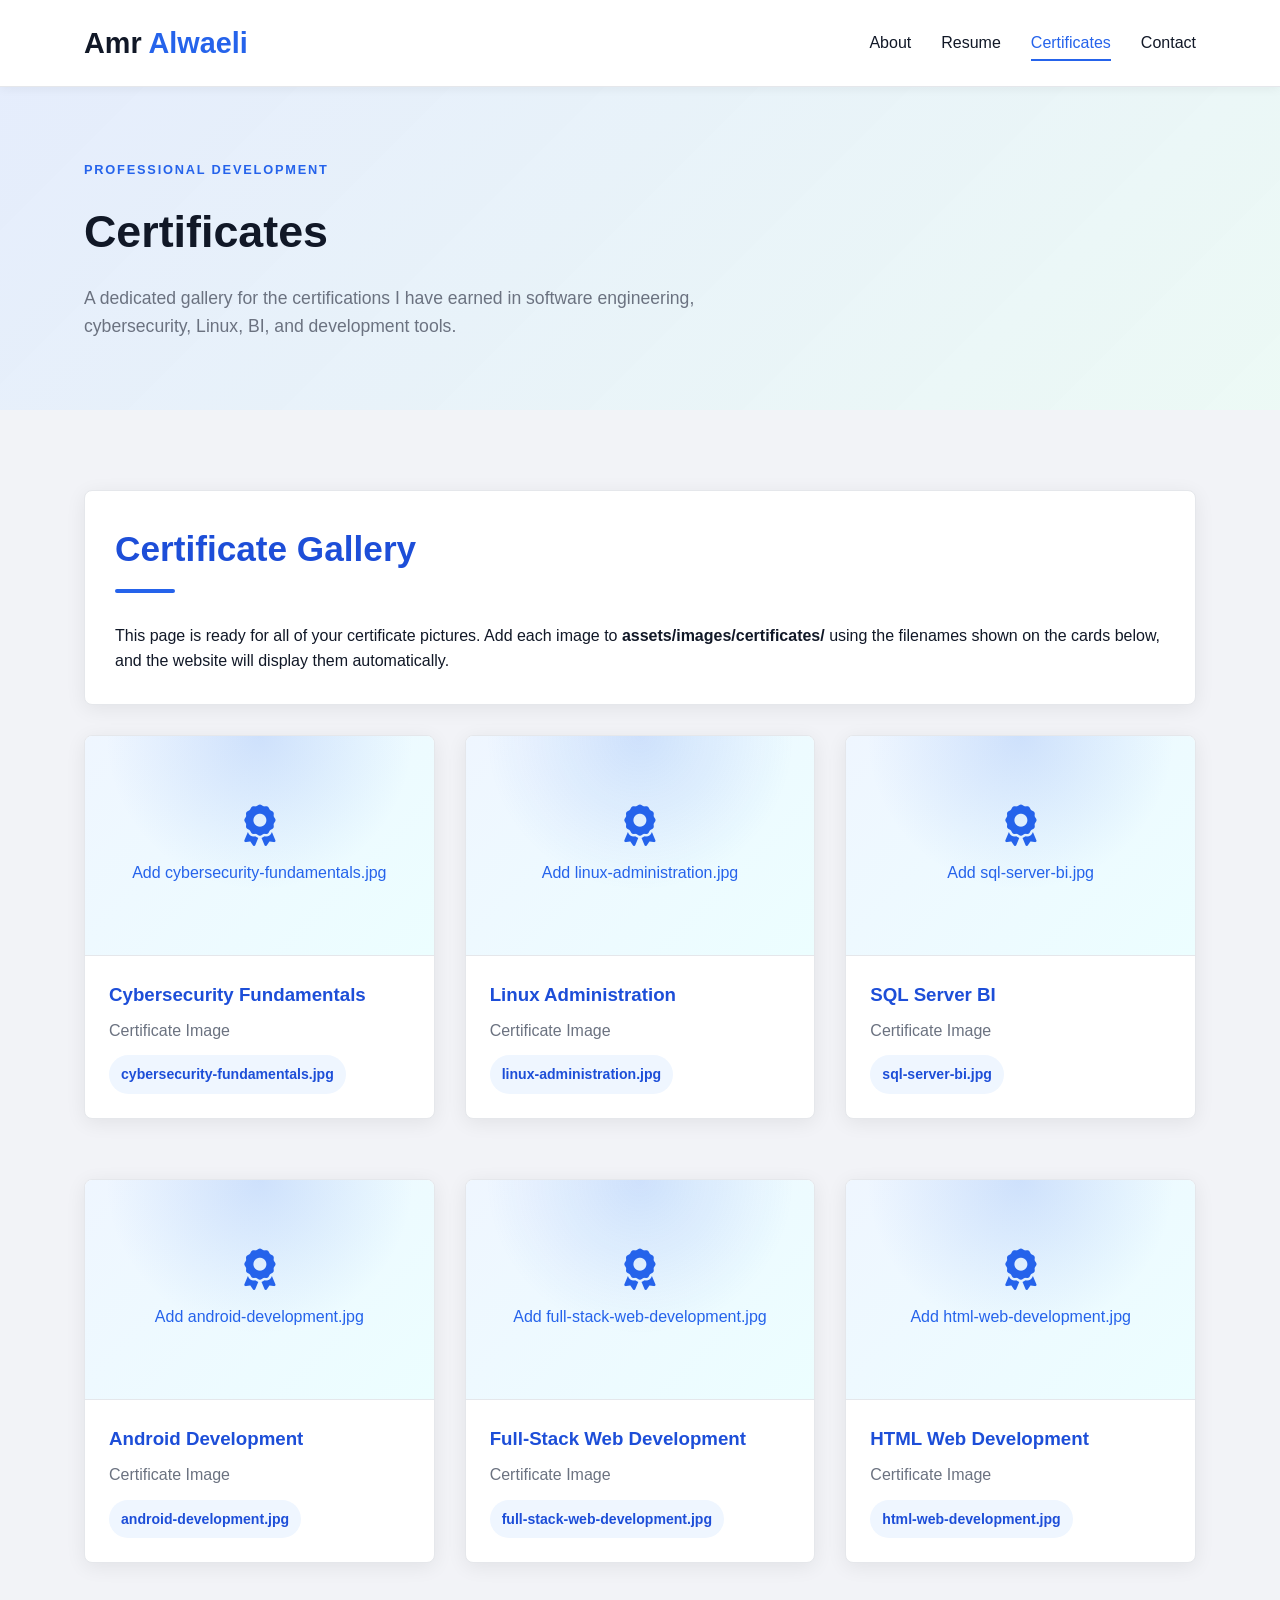
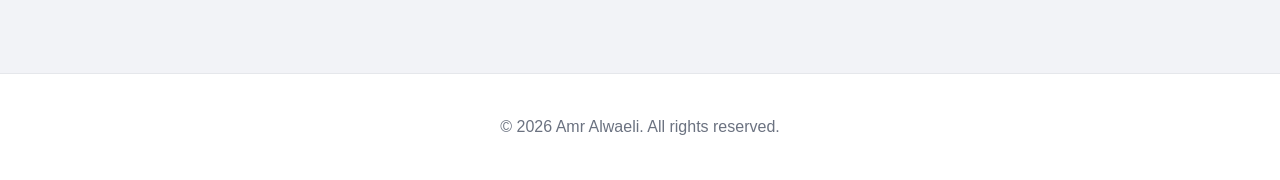
==== certificates.html @ 6ff0e886 "adding Cert page and fixing contact me email" ====
<!DOCTYPE html>
<html lang="en">
<head>
    <meta charset="UTF-8">
    <meta name="viewport" content="width=device-width, initial-scale=1.0">
    <title>Certificates | Amr Alwaeli</title>
    <link rel="stylesheet" href="https://cdnjs.cloudflare.com/ajax/libs/font-awesome/6.4.0/css/all.min.css">
    <link rel="stylesheet" href="styles.css">
</head>
<body>
    <header>
        <div class="container nav-container">
            <a href="index.html" class="logo">Amr<span> Alwaeli</span></a>

            <button class="mobile-menu-btn" aria-label="Open navigation menu">
                <i class="fas fa-bars"></i>
            </button>

            <ul class="nav-links">
                <li><a href="index.html#about">About</a></li>
                <li><a href="index.html#resume">Resume</a></li>
                <li><a href="certificates.html" class="active">Certificates</a></li>
                <li><a href="index.html#contact">Contact</a></li>
            </ul>
        </div>
    </header>

    <section class="page-hero certificates-hero">
        <div class="container">
            <p class="eyebrow">Professional Development</p>
            <h1>Certificates</h1>
            <p class="page-intro">A dedicated gallery for the certifications I have earned in software engineering, cybersecurity, Linux, BI, and development tools.</p>
        </div>
    </section>

    <section class="section">
        <div class="container">
            <div class="certificates-intro card">
                <h2>Certificate Gallery</h2>
                <p>This page is ready for all of your certificate pictures. Add each image to <strong>assets/images/certificates/</strong> using the filenames shown on the cards below, and the website will display them automatically.</p>
            </div>

            <div id="certificates-grid" class="certificates-grid"></div>
        </div>
    </section>

    <footer>
        <div class="container">
            <p>&copy; 2026 Amr Alwaeli. All rights reserved.</p>
        </div>
    </footer>

    <script src="script.js"></script>
</body>
</html>
---- styles.css ----
/* Base Styles - Professional Blue & Emerald Theme */
:root {
    /* Backgrounds from your table */
    --bg-main: #f2f3f7;   /* subtle soft gray-blue tone, cleaner than plain gray */
    --bg-card: #ffffff;   /* keep cards white for contrast */

    /* Text from your table */
    --text-primary: #111827;
    --text-secondary: #6B7280;

    /* Colors from your table */
    --color-headings: #1D4ED8;
    --color-accent: #2563EB;
    --color-accent-dark: #1D4ED8; /* Darker blue for hover */
    --color-cta: #10B981;
    --color-cta-dark: #059669; /* Darker emerald for hover */

    /* Borders from your table */
    --color-border: #E5E7EB;

    /* Standard variables */
    --transition: all 0.3s ease;
    --border-radius: 8px;
    --shadow: 0 4px 20px rgba(0, 0, 0, 0.07);
}

* {
    margin: 0;
    padding: 0;
    box-sizing: border-box;
}

body {
    font-family: 'Segoe UI', Tahoma, Geneva, Verdana, sans-serif;
    background-color: var(--bg-main);
    color: var(--text-primary);
    line-height: 1.6;
    overflow-x: hidden;
}

h1, h2, h3, h4, h5 {
    font-weight: 700;
    margin-bottom: 1rem;
    color: var(--color-headings);
}

.logo {
    font-weight: 700;
    color: var(--text-primary);
    text-decoration: none;
    font-size: 1.8rem;
}

h1 {
    font-size: 2.8rem;
    color: var(--text-primary); /* h1 is main title, should be primary text */
}

h2 {
    font-size: 2.2rem;
    position: relative;
    padding-bottom: 15px;
    margin-bottom: 30px; 
}

h2.text-center:after {
    left: 50%;
    transform: translateX(-50%);
}

h2:after {
    content: '';
    position: absolute;
    bottom: 0;
    left: 0;
    width: 60px;
    height: 4px;
    background: var(--color-accent);
    border-radius: 2px;
}

.container {
    width: 90%;
    max-width: 1200px;
    margin: 0 auto;
    padding: 0 20px;
}

/* Button Styling */
.btn {
    display: inline-block;
    background: var(--color-accent);
    color: white;
    padding: 12px 30px;
    border-radius: var(--border-radius);
    text-decoration: none;
    font-weight: 600;
    transition: var(--transition);
    border: none;
    cursor: pointer;
}

.btn:hover {
    background: var(--color-accent-dark);
    transform: translateY(-3px);
    box-shadow: var(--shadow);
}

.btn.btn-secondary {
    background: transparent;
    color: var(--color-accent);
    border: 1px solid var(--color-accent);
}

.btn.btn-secondary:hover {
    background: var(--color-accent);
    color: #fff;
}

/* CTA Button Alternate Style */
.btn.btn-cta {
    background: var(--color-cta);
}

.btn.btn-cta:hover {
    background: var(--color-cta-dark);
}


.section {
    padding: 80px 0;
}

.text-center {
    text-align: center;
}

.card {
    background: var(--bg-card);
    border-radius: var(--border-radius);
    padding: 30px;
    transition: var(--transition);
    box-shadow: var(--shadow);
    margin-bottom: 30px;
    border: 1px solid var(--color-border);
}

.card:hover {
    transform: translateY(-5px);
}

/* Header & Navigation */
header {
    position: fixed;
    top: 0;
    left: 0;
    width: 100%;
    z-index: 1000;
    padding: 20px 0;
    background: rgba(255, 255, 255, 0.98);
    box-shadow: 0 2px 10px rgba(0, 0, 0, 0.05);
    border-bottom: 1px solid var(--color-border);
}

.nav-container {
    display: flex;
    justify-content: space-between;
    align-items: center;
}

.logo span {
    color: var(--color-accent);
}

.nav-links {
    display: flex;
    list-style: none;
}

.nav-links li {
    margin-left: 30px;
}

.nav-links a {
    text-decoration: none;
    color: var(--text-primary);
    font-weight: 500;
    transition: var(--transition);
    position: relative;
    padding: 5px 0;
}

.nav-links a:after {
    content: '';
    position: absolute;
    bottom: -5px;
    left: 0;
    width: 0;
    height: 2px;
    background: var(--color-accent);
    transition: var(--transition);
}

.nav-links a:hover:after {
    width: 100%;
}

.nav-links a.active:after {
    width: 100%;
}

.nav-links a.active,
.nav-links a:hover {
    color: var(--color-accent);
}

.mobile-menu-btn {
    display: none;
    background: none;
    border: none;
    font-size: 1.5rem;
    color: var(--text-primary);
    cursor: pointer;
}

/* Hero Section */
.hero {
    padding: 160px 0 80px;
    text-align: center;
    background-color: var(--bg-card); 
}

.hero-actions {
    display: flex;
    justify-content: center;
    gap: 16px;
    flex-wrap: wrap;
}

.hero p {
    font-size: 1.3rem;
    max-width: 700px;
    margin: 0 auto 2rem;
    color: var(--text-secondary);
}

/* About Section */
.about-content {
    display: grid;
    grid-template-columns: 1fr 1fr;
    gap: 40px;
    align-items: center;
}

.about-img {
    position: relative;
    border-radius: var(--border-radius);
    overflow: hidden;
    box-shadow: var(--shadow);
}

.about-img img {
    width: 100%;
    height: auto;
    display: block;
}

/* Services & Testimonials Section */
.services-section, .testimonials-section {
    padding: 80px 0;
}

.services {
    display: grid;
    grid-template-columns: repeat(auto-fill, minmax(300px, 1fr));
    gap: 30px;
}

.service-card {
    padding: 25px;
    text-align: center;
}

.service-icon {
    font-size: 2.5rem;
    color: var(--color-accent);
    margin-bottom: 20px;
}

.testimonials {
    display: grid;
    grid-template-columns: repeat(auto-fill, minmax(350px, 1fr));
    gap: 30px;
}

.testimonial-card:before {
    content: '"';
    position: absolute;
    top: 20px;
    left: 20px;
    font-size: 5rem;
    color: var(--color-accent);
    opacity: 0.1;
    font-family: Georgia, serif;
}

.client-info {
    display: flex;
    align-items: center;
    margin-top: 20px;
}

.client-avatar {
    width: 50px;
    height: 50px;
    border-radius: 50%;
    margin-right: 15px;
    object-fit: contain;
    background-color: var(--bg-main);
}

/* Resume Section */
.resume-section {
    background: var(--bg-main);
}

.resume-grid {
    display: grid;
    grid-template-columns: 1fr 1fr;
    gap: 40px;
}

.timeline {
    position: relative;
    padding-left: 30px;
}

.timeline:before, .timeline-item:before {
    background: var(--color-accent);
}

.timeline:before {
    content: '';
    position: absolute;
    left: 0;
    top: 0;
    height: 100%;
    width: 2px;
}

.timeline-item {
    position: relative;
    margin-bottom: 30px;
    padding-left: 20px;
}

.timeline-item:before {
    content: '';
    position: absolute;
    left: -9px;
    top: 5px;
    width: 16px;
    height: 16px;
    border-radius: 50%;
}

.timeline-date {
    color: var(--text-secondary);
    font-weight: 600;
    margin-bottom: 5px;
}

.knowledge-list, .languages-list {
    display: grid;
    grid-template-columns: 1fr 1fr;
    gap: 10px;
    margin-top: 20px;
}

.knowledge-item i, .language-item i {
    color: var(--color-accent);
    margin-right: 10px;
    width: 20px;
}

/* Contact Section */
.contact-container {
    display: grid;
    grid-template-columns: 1fr 1fr;
    gap: 50px;
}

.contact-detail i {
    font-size: 1.5rem;
    color: var(--color-accent);
    margin-right: 15px;
    min-width: 30px;
}

.social-links {
    display: flex;
    gap: 15px;
    margin-top: 30px;
}

.social-links a {
    display: flex;
    align-items: center;
    justify-content: center;
    width: 40px;
    height: 40px;
    border-radius: 50%;
    background: #F3F4F6; /* Slightly different gray for contrast */
    color: var(--text-secondary);
    transition: var(--transition);
}

.social-links a:hover {
    background: var(--color-accent);
    color: #fff;
    transform: translateY(-3px);
}

.contact-form .form-group {
    margin-bottom: 20px;
}

.contact-form input,
.contact-form textarea {
    width: 100%;
    padding: 14px 15px;
    border: 1px solid var(--color-border);
    border-radius: var(--border-radius);
    background: var(--bg-main);
    color: var(--text-primary);
    font-family: inherit;
    font-size: 1rem;
    transition: var(--transition);
}

.contact-form input:focus,
.contact-form textarea:focus {
    border-color: var(--color-accent);
    outline: none;
    box-shadow: 0 0 0 3px rgba(37, 99, 235, 0.2);
}

textarea {
    min-height: 150px;
    resize: vertical;
}

.form-status {
    min-height: 24px;
    margin-top: 14px;
    color: var(--text-secondary);
    font-weight: 600;
}

.form-status.success {
    color: var(--color-cta-dark);
}

.form-status.error {
    color: #b91c1c;
}

.page-hero {
    padding: 160px 0 70px;
    background:
        linear-gradient(135deg, rgba(37, 99, 235, 0.12), rgba(16, 185, 129, 0.08)),
        var(--bg-card);
}

.eyebrow {
    text-transform: uppercase;
    letter-spacing: 0.14em;
    font-size: 0.8rem;
    font-weight: 700;
    color: var(--color-accent);
    margin-bottom: 16px;
}

.page-intro {
    max-width: 700px;
    color: var(--text-secondary);
    font-size: 1.1rem;
}

.certificates-intro {
    margin-bottom: 10px;
}

.certificates-grid {
    display: grid;
    grid-template-columns: repeat(auto-fit, minmax(280px, 1fr));
    gap: 30px;
    margin-top: 30px;
}

.certificate-card {
    overflow: hidden;
    padding: 0;
}

.certificate-media {
    height: 220px;
    display: flex;
    align-items: center;
    justify-content: center;
    background:
        radial-gradient(circle at top, rgba(37, 99, 235, 0.16), transparent 55%),
        linear-gradient(135deg, #eff6ff, #ecfeff);
    border-bottom: 1px solid var(--color-border);
}

.certificate-media img {
    width: 100%;
    height: 100%;
    object-fit: cover;
    display: block;
}

.certificate-placeholder {
    padding: 30px;
    text-align: center;
    color: var(--color-accent);
}

.certificate-placeholder i {
    font-size: 2.6rem;
    margin-bottom: 14px;
}

.certificate-body {
    padding: 24px;
}

.certificate-body h3 {
    margin-bottom: 8px;
}

.certificate-meta {
    color: var(--text-secondary);
    margin-bottom: 12px;
}

.certificate-file {
    display: inline-block;
    padding: 8px 12px;
    border-radius: 999px;
    background: #eff6ff;
    color: var(--color-accent-dark);
    font-size: 0.88rem;
    font-weight: 600;
}

/* Footer */
footer {
    background: var(--bg-card);
    padding: 40px 0;
    text-align: center;
    border-top: 1px solid var(--color-border);
    color: var(--text-secondary);
}

/* Responsive Design */
@media (max-width: 992px) {
    .resume-grid, 
    .contact-container,
    .about-content {
        grid-template-columns: 1fr;
    }
}

@media (max-width: 768px) {
    .nav-links {
        position: fixed;
        top: 80px; 
        left: 0;
        background: var(--bg-card);
        width: 100%;
        flex-direction: column;
        align-items: center;
        padding: 20px 0;
        transform: translateY(-150%);
        transition: var(--transition);
        border-top: 1px solid var(--color-border);
    }
    
    .nav-links.active {
        transform: translateY(0);
    }
    
    .nav-links li {
        margin: 15px 0;
        margin-left: 0;
    }
    
    .mobile-menu-btn {
        display: block;
    }
    
    h1 {
        font-size: 2.3rem;
    }
    
    h2 {
        font-size: 1.8rem;
    }

    .page-hero {
        padding-top: 140px;
    }
}

@media (max-width: 576px) {
    .section,
    .services-section, 
    .testimonials-section {
        padding: 60px 0;
    }
    
    .services, 
    .testimonials,
    .knowledge-list,
    .languages-list {
        grid-template-columns: 1fr;
    }
}
/* --- Testimonial Client Info Fix --- */

/* Change the flex alignment to align items to the top */
.client-info {
    align-items: flex-start; 
}

/* Style the <div> that wraps the text for better spacing */
.client-info > div {
    padding-top: 5px; /* Add a little space to align text nicely with the avatar's center */
}

/* Style the title (h4) */
.client-info h4 {
    color: var(--color-accent); /* Use bright blue for the title */
    margin: 0 0 2px 0;      /* Remove default margins, add a tiny space below */
    font-size: 0.95rem;     /* Slightly reduce font size */
    line-height: 1.2;
}

/* Style the company name (p) */
.client-info p {
    margin: 0;
    color: var(--text-secondary); /* Use secondary text color for the company */
    font-size: 0.9rem;
    line-height: 1.2;
}
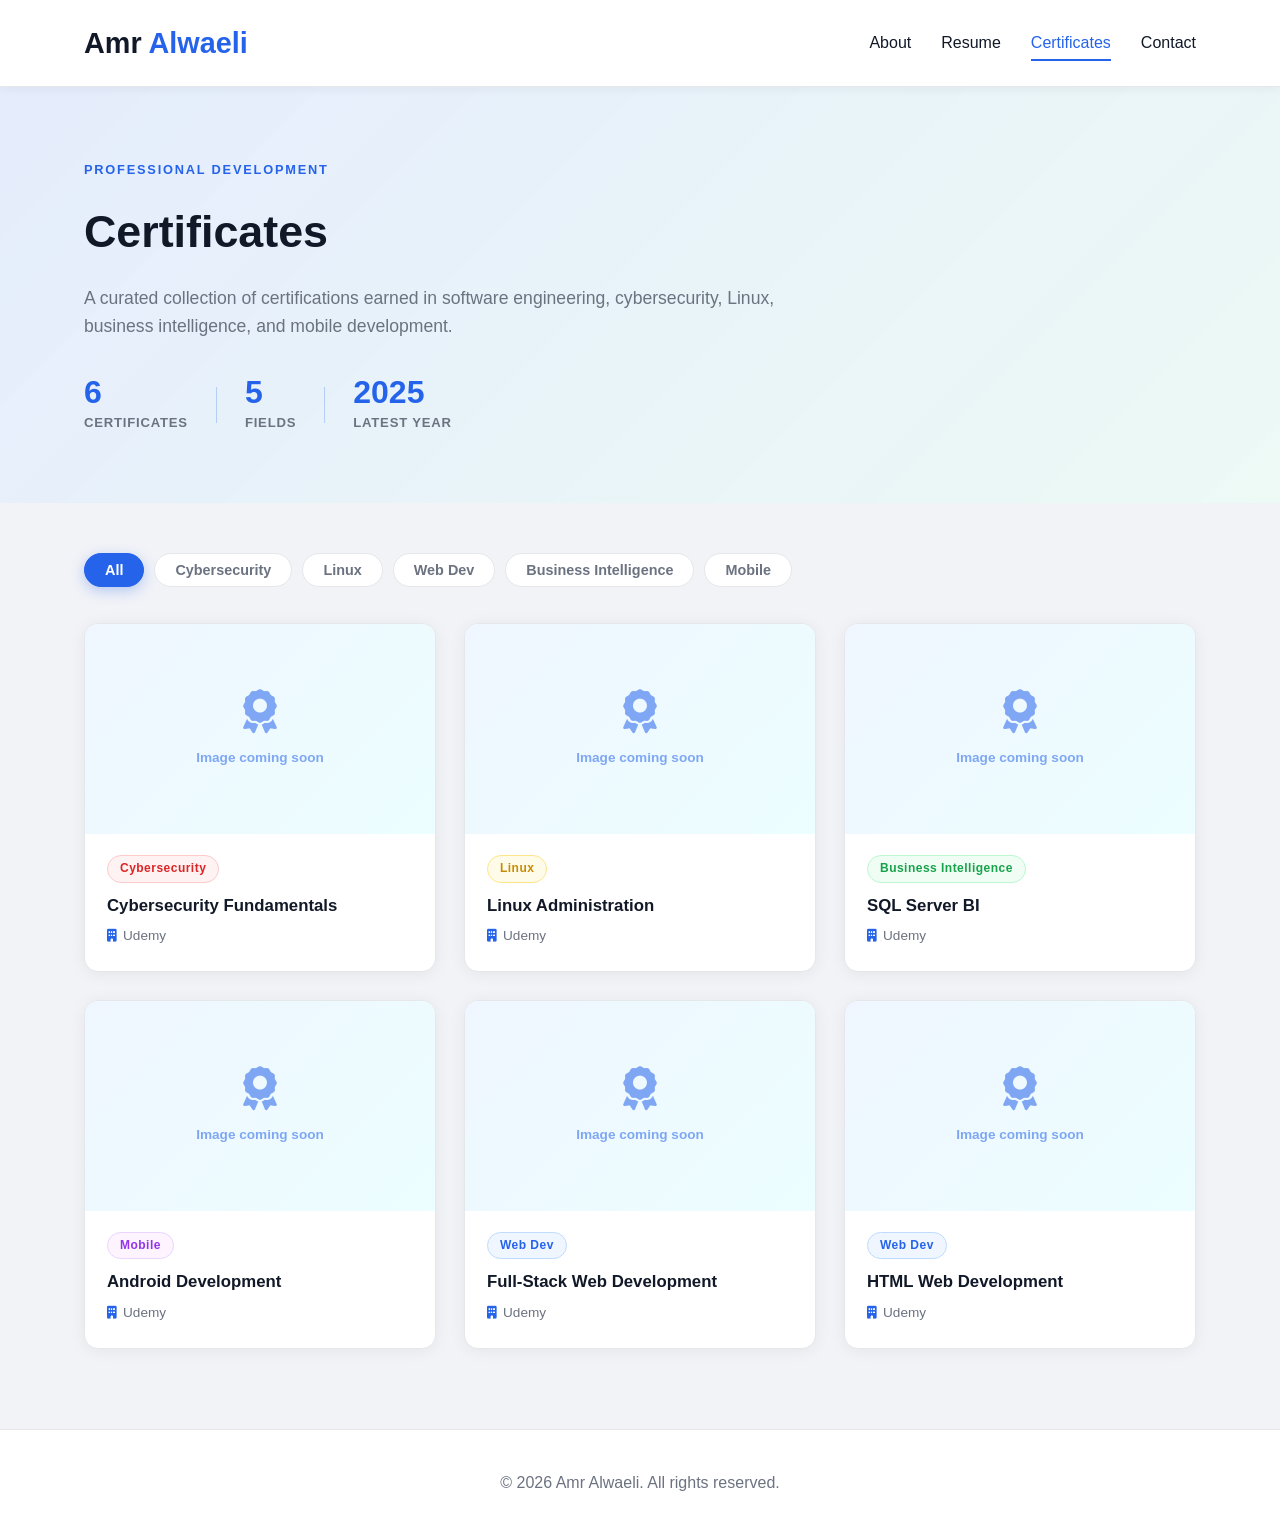
==== commit aee0bba3: "updating the design and the email futures" ====
--- a/certificates.html
+++ b/certificates.html
@@ -5,17 +5,18 @@
     <meta name="viewport" content="width=device-width, initial-scale=1.0">
     <title>Certificates | Amr Alwaeli</title>
     <link rel="stylesheet" href="https://cdnjs.cloudflare.com/ajax/libs/font-awesome/6.4.0/css/all.min.css">
+    <link href="https://fonts.googleapis.com/css2?family=Inter:wght@400;600;700&display=swap" rel="stylesheet">
     <link rel="stylesheet" href="styles.css">
 </head>
 <body>
+
+    <!-- Header -->
     <header>
         <div class="container nav-container">
             <a href="index.html" class="logo">Amr<span> Alwaeli</span></a>
-
             <button class="mobile-menu-btn" aria-label="Open navigation menu">
                 <i class="fas fa-bars"></i>
             </button>
-
             <ul class="nav-links">
                 <li><a href="index.html#about">About</a></li>
                 <li><a href="index.html#resume">Resume</a></li>
@@ -25,25 +26,55 @@
         </div>
     </header>
 
+    <!-- Hero -->
     <section class="page-hero certificates-hero">
         <div class="container">
             <p class="eyebrow">Professional Development</p>
             <h1>Certificates</h1>
-            <p class="page-intro">A dedicated gallery for the certifications I have earned in software engineering, cybersecurity, Linux, BI, and development tools.</p>
+            <p class="page-intro">A curated collection of certifications earned in software engineering, cybersecurity, Linux, business intelligence, and mobile development.</p>
+            <div class="cert-stats">
+                <div class="cert-stat"><span class="cert-stat-num" id="total-count">6</span><span class="cert-stat-label">Certificates</span></div>
+                <div class="cert-stat-divider"></div>
+                <div class="cert-stat"><span class="cert-stat-num">5</span><span class="cert-stat-label">Fields</span></div>
+                <div class="cert-stat-divider"></div>
+                <div class="cert-stat"><span class="cert-stat-num">2025</span><span class="cert-stat-label">Latest Year</span></div>
+            </div>
         </div>
     </section>
 
-    <section class="section">
+    <!-- Certificates Section -->
+    <section class="section cert-section">
         <div class="container">
-            <div class="certificates-intro card">
-                <h2>Certificate Gallery</h2>
-                <p>This page is ready for all of your certificate pictures. Add each image to <strong>assets/images/certificates/</strong> using the filenames shown on the cards below, and the website will display them automatically.</p>
+            <!-- Filter Bar -->
+            <div class="cert-filter-bar">
+                <button class="cert-filter-btn active" data-filter="all">All</button>
+                <button class="cert-filter-btn" data-filter="cybersecurity">Cybersecurity</button>
+                <button class="cert-filter-btn" data-filter="linux">Linux</button>
+                <button class="cert-filter-btn" data-filter="development">Web Dev</button>
+                <button class="cert-filter-btn" data-filter="bi">Business Intelligence</button>
+                <button class="cert-filter-btn" data-filter="mobile">Mobile</button>
             </div>
-
+            <!-- Grid -->
             <div id="certificates-grid" class="certificates-grid"></div>
         </div>
     </section>
 
+    <!-- Lightbox -->
+    <div id="cert-lightbox" class="cert-lightbox" role="dialog" aria-modal="true" aria-label="Certificate viewer">
+        <button class="cert-lightbox-close" id="lightbox-close" aria-label="Close"><i class="fas fa-times"></i></button>
+        <button class="cert-lightbox-nav cert-lightbox-prev" id="lightbox-prev" aria-label="Previous"><i class="fas fa-chevron-left"></i></button>
+        <div class="cert-lightbox-inner">
+            <img id="lightbox-img" src="" alt="">
+            <div class="cert-lightbox-caption">
+                <span class="cert-lightbox-badge" id="lightbox-badge"></span>
+                <h3 id="lightbox-title"></h3>
+            </div>
+        </div>
+        <button class="cert-lightbox-nav cert-lightbox-next" id="lightbox-next" aria-label="Next"><i class="fas fa-chevron-right"></i></button>
+    </div>
+    <div id="lightbox-backdrop" class="cert-lightbox-backdrop"></div>
+
+    <!-- Footer -->
     <footer>
         <div class="container">
             <p>&copy; 2026 Amr Alwaeli. All rights reserved.</p>
--- a/styles.css
+++ b/styles.css
@@ -655,3 +655,439 @@
     font-size: 0.9rem;
     line-height: 1.2;
 }
+
+/* =========================================================
+   CERTIFICATE HERO STATS
+   ========================================================= */
+.cert-stats {
+    display: flex;
+    align-items: center;
+    gap: 28px;
+    margin-top: 36px;
+    flex-wrap: wrap;
+}
+
+.cert-stat {
+    display: flex;
+    flex-direction: column;
+    align-items: flex-start;
+}
+
+.cert-stat-num {
+    font-size: 2rem;
+    font-weight: 700;
+    color: var(--color-accent);
+    line-height: 1;
+}
+
+.cert-stat-label {
+    font-size: 0.82rem;
+    color: var(--text-secondary);
+    font-weight: 600;
+    text-transform: uppercase;
+    letter-spacing: 0.06em;
+    margin-top: 4px;
+}
+
+.cert-stat-divider {
+    width: 1px;
+    height: 36px;
+    background: rgba(37, 99, 235, 0.25);
+}
+
+/* =========================================================
+   FILTER BAR
+   ========================================================= */
+.cert-filter-bar {
+    display: flex;
+    flex-wrap: wrap;
+    gap: 10px;
+    margin-bottom: 36px;
+}
+
+.cert-filter-btn {
+    padding: 8px 20px;
+    border-radius: 999px;
+    border: 1.5px solid var(--color-border);
+    background: var(--bg-card);
+    color: var(--text-secondary);
+    font-size: 0.9rem;
+    font-weight: 600;
+    cursor: pointer;
+    transition: var(--transition);
+    font-family: inherit;
+}
+
+.cert-filter-btn:hover {
+    border-color: var(--color-accent);
+    color: var(--color-accent);
+}
+
+.cert-filter-btn.active {
+    background: var(--color-accent);
+    border-color: var(--color-accent);
+    color: #fff;
+    box-shadow: 0 4px 14px rgba(37, 99, 235, 0.3);
+}
+
+/* =========================================================
+   CERT SECTION SPACING
+   ========================================================= */
+.cert-section {
+    padding-top: 50px;
+}
+
+/* Override old certificates-grid */
+.certificates-grid {
+    grid-template-columns: repeat(auto-fill, minmax(300px, 1fr));
+    gap: 28px;
+    margin-top: 0;
+}
+
+/* =========================================================
+   CERTIFICATE CARD  (replaces old .certificate-card)
+   ========================================================= */
+.cert-card {
+    background: var(--bg-card);
+    border-radius: 14px;
+    overflow: hidden;
+    box-shadow: 0 2px 16px rgba(0,0,0,0.06);
+    border: 1px solid var(--color-border);
+    transition: transform 0.3s ease, box-shadow 0.3s ease;
+    cursor: pointer;
+}
+
+.cert-card:hover {
+    transform: translateY(-6px);
+    box-shadow: 0 12px 40px rgba(37, 99, 235, 0.14);
+}
+
+.cert-card-media {
+    position: relative;
+    height: 210px;
+    overflow: hidden;
+    background: linear-gradient(135deg, #eff6ff 0%, #ecfeff 100%);
+}
+
+.cert-card-media img {
+    width: 100%;
+    height: 100%;
+    object-fit: cover;
+    display: block;
+    transition: transform 0.4s ease;
+}
+
+.cert-card:hover .cert-card-media img {
+    transform: scale(1.04);
+}
+
+.cert-card-overlay {
+    position: absolute;
+    inset: 0;
+    background: rgba(17, 24, 39, 0.55);
+    display: flex;
+    align-items: center;
+    justify-content: center;
+    opacity: 0;
+    transition: opacity 0.3s ease;
+    backdrop-filter: blur(2px);
+}
+
+.cert-card:hover .cert-card-overlay {
+    opacity: 1;
+}
+
+.cert-view-btn {
+    display: flex;
+    align-items: center;
+    gap: 8px;
+    padding: 10px 22px;
+    border-radius: 999px;
+    background: #fff;
+    color: var(--color-accent);
+    font-weight: 700;
+    font-size: 0.9rem;
+    border: none;
+    cursor: pointer;
+    transition: var(--transition);
+    font-family: inherit;
+}
+
+.cert-view-btn:hover {
+    background: var(--color-accent);
+    color: #fff;
+}
+
+.cert-empty {
+    display: flex;
+    flex-direction: column;
+    align-items: center;
+    justify-content: center;
+    height: 210px;
+    color: var(--color-accent);
+    opacity: 0.55;
+}
+
+.cert-empty i {
+    font-size: 2.8rem;
+    margin-bottom: 12px;
+}
+
+.cert-empty p {
+    font-size: 0.85rem;
+    font-weight: 600;
+}
+
+.cert-card-body {
+    padding: 20px 22px 24px;
+}
+
+.cert-badge {
+    display: inline-block;
+    padding: 3px 12px;
+    border-radius: 999px;
+    border: 1.5px solid;
+    font-size: 0.75rem;
+    font-weight: 700;
+    letter-spacing: 0.04em;
+    margin-bottom: 10px;
+}
+
+.cert-title {
+    font-size: 1.05rem;
+    font-weight: 700;
+    color: var(--text-primary);
+    margin-bottom: 6px;
+}
+
+.cert-issuer {
+    font-size: 0.85rem;
+    color: var(--text-secondary);
+    display: flex;
+    align-items: center;
+    gap: 6px;
+}
+
+.cert-issuer i {
+    color: var(--color-accent);
+    font-size: 0.8rem;
+}
+
+/* =========================================================
+   LIGHTBOX
+   ========================================================= */
+.cert-lightbox-backdrop {
+    position: fixed;
+    inset: 0;
+    background: rgba(0, 0, 0, 0.88);
+    z-index: 2000;
+    opacity: 0;
+    pointer-events: none;
+    transition: opacity 0.3s ease;
+    backdrop-filter: blur(6px);
+}
+
+.cert-lightbox-backdrop.active {
+    opacity: 1;
+    pointer-events: all;
+}
+
+.cert-lightbox {
+    position: fixed;
+    inset: 0;
+    z-index: 2001;
+    display: flex;
+    align-items: center;
+    justify-content: center;
+    opacity: 0;
+    pointer-events: none;
+    transition: opacity 0.3s ease;
+    padding: 20px;
+}
+
+.cert-lightbox.active {
+    opacity: 1;
+    pointer-events: all;
+}
+
+.cert-lightbox-inner {
+    max-width: 860px;
+    width: 100%;
+    background: var(--bg-card);
+    border-radius: 16px;
+    overflow: hidden;
+    box-shadow: 0 30px 80px rgba(0, 0, 0, 0.4);
+    transform: scale(0.96);
+    transition: transform 0.3s ease;
+}
+
+.cert-lightbox.active .cert-lightbox-inner {
+    transform: scale(1);
+}
+
+.cert-lightbox-inner img {
+    width: 100%;
+    max-height: 520px;
+    object-fit: contain;
+    background: #f1f5f9;
+    display: block;
+}
+
+.cert-lightbox-caption {
+    padding: 18px 24px;
+    display: flex;
+    align-items: center;
+    gap: 14px;
+}
+
+.cert-lightbox-badge {
+    padding: 3px 12px;
+    border-radius: 999px;
+    border: 1.5px solid;
+    font-size: 0.75rem;
+    font-weight: 700;
+    white-space: nowrap;
+}
+
+#lightbox-title {
+    font-size: 1.1rem;
+    font-weight: 700;
+    color: var(--text-primary);
+    margin: 0;
+}
+
+.cert-lightbox-close {
+    position: fixed;
+    top: 20px;
+    right: 24px;
+    z-index: 2002;
+    width: 44px;
+    height: 44px;
+    border-radius: 50%;
+    background: rgba(255, 255, 255, 0.12);
+    border: 1.5px solid rgba(255,255,255,0.25);
+    color: #fff;
+    font-size: 1.1rem;
+    cursor: pointer;
+    transition: var(--transition);
+    display: flex;
+    align-items: center;
+    justify-content: center;
+}
+
+.cert-lightbox-close:hover {
+    background: rgba(255,255,255,0.25);
+}
+
+.cert-lightbox-nav {
+    position: fixed;
+    top: 50%;
+    transform: translateY(-50%);
+    z-index: 2002;
+    width: 48px;
+    height: 48px;
+    border-radius: 50%;
+    background: rgba(255,255,255,0.12);
+    border: 1.5px solid rgba(255,255,255,0.25);
+    color: #fff;
+    font-size: 1.1rem;
+    cursor: pointer;
+    transition: var(--transition);
+    display: flex;
+    align-items: center;
+    justify-content: center;
+}
+
+.cert-lightbox-prev { left: 16px; }
+.cert-lightbox-next { right: 16px; }
+
+.cert-lightbox-nav:hover {
+    background: var(--color-accent);
+    border-color: var(--color-accent);
+}
+
+/* =========================================================
+   TOAST NOTIFICATION
+   ========================================================= */
+#toast-notification {
+    position: fixed;
+    bottom: 32px;
+    right: 32px;
+    z-index: 9999;
+    display: flex;
+    align-items: center;
+    gap: 12px;
+    padding: 16px 22px;
+    border-radius: 12px;
+    font-weight: 600;
+    font-size: 0.95rem;
+    box-shadow: 0 10px 40px rgba(0,0,0,0.18);
+    opacity: 0;
+    transform: translateY(16px);
+    pointer-events: none;
+    transition: opacity 0.35s ease, transform 0.35s ease;
+    max-width: 380px;
+    backdrop-filter: blur(4px);
+}
+
+#toast-notification.toast-show {
+    opacity: 1;
+    transform: translateY(0);
+    pointer-events: all;
+}
+
+#toast-notification.toast-success {
+    background: #f0fdf4;
+    color: #15803d;
+    border: 1.5px solid #bbf7d0;
+}
+
+#toast-notification.toast-error {
+    background: #fef2f2;
+    color: #dc2626;
+    border: 1.5px solid #fecaca;
+}
+
+#toast-notification i {
+    font-size: 1.25rem;
+    flex-shrink: 0;
+}
+
+/* =========================================================
+   IMPROVED CONTACT FORM
+   ========================================================= */
+.form-label {
+    display: block;
+    font-size: 0.85rem;
+    font-weight: 600;
+    color: var(--text-secondary);
+    margin-bottom: 6px;
+    letter-spacing: 0.03em;
+}
+
+.btn-submit {
+    display: inline-flex;
+    align-items: center;
+    gap: 10px;
+    padding: 13px 32px;
+}
+
+.btn-icon {
+    font-size: 0.9rem;
+    transition: transform 0.3s ease;
+}
+
+.btn-submit:hover .btn-icon {
+    transform: translateX(4px) rotate(-20deg);
+}
+
+/* =========================================================
+   MOBILE LIGHTBOX
+   ========================================================= */
+@media (max-width: 600px) {
+    .cert-lightbox-prev { left: 6px; }
+    .cert-lightbox-next { right: 6px; }
+    .cert-lightbox-inner img { max-height: 280px; }
+    #toast-notification { bottom: 16px; right: 16px; left: 16px; max-width: none; }
+    .cert-stats { gap: 16px; }
+}
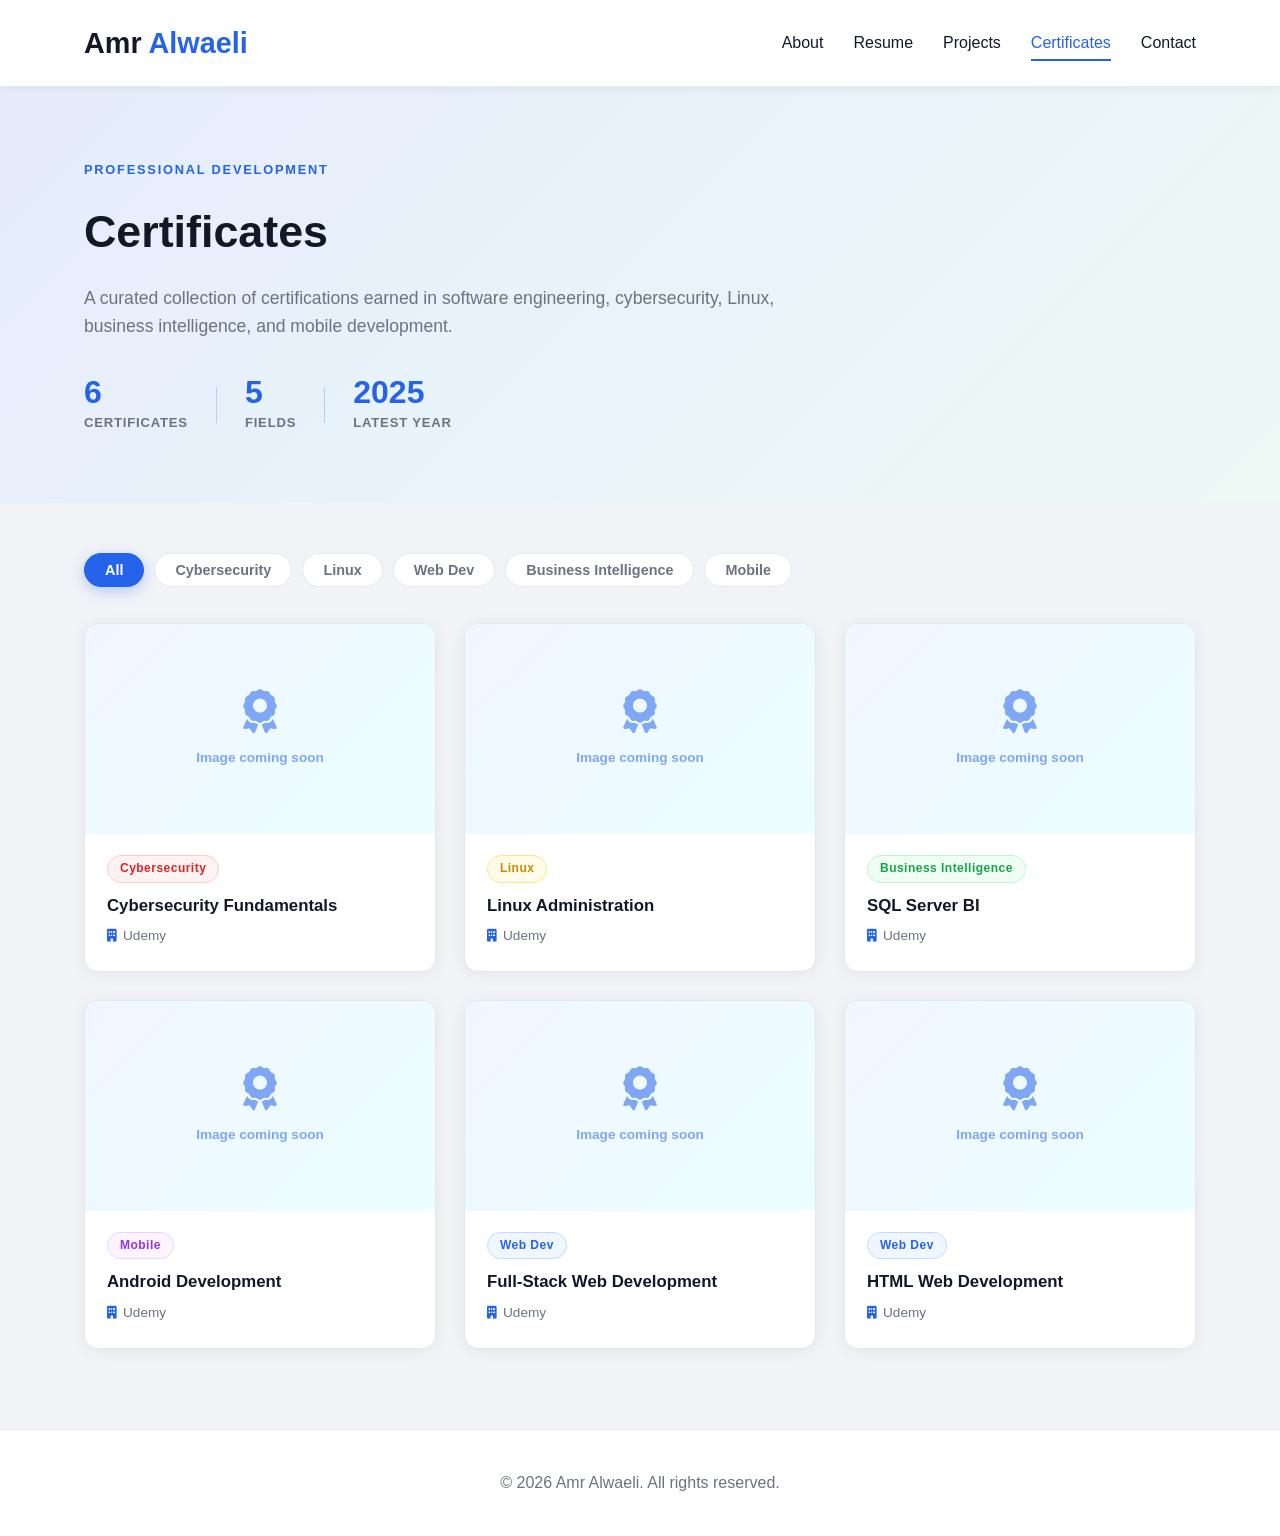
==== commit 007c7b7b: "updating the design and adding projects page" ====
--- a/certificates.html
+++ b/certificates.html
@@ -20,6 +20,7 @@
             <ul class="nav-links">
                 <li><a href="index.html#about">About</a></li>
                 <li><a href="index.html#resume">Resume</a></li>
+                <li><a href="projects.html">Projects</a></li>
                 <li><a href="certificates.html" class="active">Certificates</a></li>
                 <li><a href="index.html#contact">Contact</a></li>
             </ul>
--- a/styles.css
+++ b/styles.css
@@ -390,11 +390,55 @@
     gap: 50px;
 }
 
-.contact-detail i {
-    font-size: 1.5rem;
-    color: var(--color-accent);
-    margin-right: 15px;
-    min-width: 30px;
+.contact-info h3 {
+    margin-bottom: 28px;
+}
+
+.contact-detail {
+    display: flex;
+    align-items: flex-start;
+    gap: 18px;
+    padding: 18px 20px;
+    border: 1px solid var(--color-border);
+    border-radius: 18px;
+    background: linear-gradient(180deg, rgba(255, 255, 255, 0.98), rgba(248, 250, 252, 0.92));
+}
+
+.contact-detail + .contact-detail {
+    margin-top: 18px;
+}
+
+.contact-icon {
+    display: flex;
+    align-items: center;
+    justify-content: center;
+    width: 52px;
+    height: 52px;
+    flex-shrink: 0;
+    border-radius: 16px;
+    background: rgba(37, 99, 235, 0.1);
+}
+
+.contact-icon i {
+    font-size: 1.3rem;
+    color: var(--color-accent);
+}
+
+.contact-copy {
+    min-width: 0;
+}
+
+.contact-copy h4 {
+    margin: 0 0 6px;
+    font-size: 1.05rem;
+    color: var(--text-primary);
+}
+
+.contact-copy p {
+    margin: 0;
+    color: var(--text-secondary);
+    line-height: 1.6;
+    word-break: break-word;
 }
 
 .social-links {
@@ -1091,3 +1135,259 @@
     #toast-notification { bottom: 16px; right: 16px; left: 16px; max-width: none; }
     .cert-stats { gap: 16px; }
 }
+
+/* =========================================================
+   PROJECTS GRID
+   ========================================================= */
+.projects-grid {
+    display: grid;
+    grid-template-columns: repeat(auto-fill, minmax(320px, 1fr));
+    gap: 28px;
+}
+
+.proj-card {
+    background: var(--bg-card);
+    border-radius: 14px;
+    overflow: hidden;
+    border: 1px solid var(--color-border);
+    box-shadow: 0 2px 16px rgba(0,0,0,0.06);
+    transition: transform 0.3s ease, box-shadow 0.3s ease;
+    cursor: pointer;
+}
+
+.proj-card:hover {
+    transform: translateY(-6px);
+    box-shadow: 0 14px 44px rgba(37, 99, 235, 0.13);
+}
+
+.proj-card-media {
+    position: relative;
+    height: 220px;
+    overflow: hidden;
+    background: linear-gradient(135deg, #eff6ff 0%, #ecfeff 100%);
+}
+
+.proj-card-media img {
+    width: 100%;
+    height: 100%;
+    object-fit: cover;
+    display: block;
+    transition: transform 0.4s ease;
+}
+
+.proj-card:hover .proj-card-media img {
+    transform: scale(1.04);
+}
+
+.proj-img-placeholder {
+    width: 100%;
+    height: 100%;
+    display: flex;
+    align-items: center;
+    justify-content: center;
+    font-size: 3rem;
+    color: var(--color-accent);
+    opacity: 0.3;
+}
+
+.proj-card-overlay {
+    position: absolute;
+    inset: 0;
+    background: rgba(17, 24, 39, 0.6);
+    display: flex;
+    align-items: center;
+    justify-content: center;
+    gap: 12px;
+    flex-wrap: wrap;
+    padding: 16px;
+    opacity: 0;
+    transition: opacity 0.3s ease;
+    backdrop-filter: blur(2px);
+}
+
+.proj-card:hover .proj-card-overlay {
+    opacity: 1;
+}
+
+.proj-live-btn {
+    background: var(--color-accent) !important;
+    color: #fff !important;
+}
+
+.proj-card-body {
+    padding: 18px 20px 22px;
+}
+
+.proj-tags {
+    display: flex;
+    flex-wrap: wrap;
+    gap: 6px;
+    margin-bottom: 10px;
+}
+
+.proj-tag {
+    padding: 3px 10px;
+    border-radius: 999px;
+    background: #eff6ff;
+    color: var(--color-accent-dark);
+    font-size: 0.75rem;
+    font-weight: 700;
+    border: 1.5px solid #bfdbfe;
+}
+
+/* =========================================================
+   EMPTY STATE
+   ========================================================= */
+.proj-empty {
+    display: flex;
+    flex-direction: column;
+    align-items: center;
+    justify-content: center;
+    gap: 14px;
+    padding: 80px 20px;
+    color: var(--text-secondary);
+    text-align: center;
+}
+
+.proj-empty i {
+    font-size: 3rem;
+    opacity: 0.35;
+}
+
+.proj-empty p {
+    font-size: 1rem;
+    font-weight: 600;
+}
+
+/* =========================================================
+   PROJECT MODAL
+   ========================================================= */
+.proj-modal-backdrop {
+    position: fixed;
+    inset: 0;
+    background: rgba(0, 0, 0, 0.7);
+    z-index: 2000;
+    opacity: 0;
+    pointer-events: none;
+    transition: opacity 0.3s ease;
+    backdrop-filter: blur(5px);
+}
+
+.proj-modal-backdrop.active {
+    opacity: 1;
+    pointer-events: all;
+}
+
+.proj-modal {
+    position: fixed;
+    inset: 0;
+    z-index: 2001;
+    display: flex;
+    align-items: center;
+    justify-content: center;
+    padding: 20px;
+    opacity: 0;
+    pointer-events: none;
+    transition: opacity 0.3s ease;
+}
+
+.proj-modal.active {
+    opacity: 1;
+    pointer-events: all;
+}
+
+.proj-modal-box {
+    background: var(--bg-card);
+    border-radius: 18px;
+    overflow: hidden;
+    max-width: 760px;
+    width: 100%;
+    box-shadow: 0 30px 80px rgba(0,0,0,0.35);
+    transform: scale(0.95) translateY(12px);
+    transition: transform 0.3s ease;
+    max-height: 90vh;
+    overflow-y: auto;
+    position: relative;
+}
+
+.proj-modal.active .proj-modal-box {
+    transform: scale(1) translateY(0);
+}
+
+.proj-modal-close {
+    position: absolute;
+    top: 14px;
+    right: 14px;
+    z-index: 10;
+    width: 36px;
+    height: 36px;
+    border-radius: 50%;
+    background: rgba(0,0,0,0.45);
+    border: none;
+    color: #fff;
+    font-size: 1rem;
+    cursor: pointer;
+    display: flex;
+    align-items: center;
+    justify-content: center;
+    transition: var(--transition);
+}
+
+.proj-modal-close:hover {
+    background: rgba(0,0,0,0.7);
+}
+
+.proj-modal-media {
+    height: 280px;
+    overflow: hidden;
+    background: linear-gradient(135deg, #eff6ff, #ecfeff);
+}
+
+.proj-modal-media img {
+    width: 100%;
+    height: 100%;
+    object-fit: cover;
+    display: block;
+}
+
+.proj-modal-body {
+    padding: 28px 30px 32px;
+}
+
+.proj-modal-tags {
+    display: flex;
+    flex-wrap: wrap;
+    gap: 6px;
+    margin-bottom: 14px;
+}
+
+.proj-modal-client {
+    color: var(--text-secondary);
+    font-size: 0.9rem;
+    font-weight: 600;
+    margin-bottom: 14px;
+}
+
+.proj-modal-desc {
+    color: var(--text-secondary);
+    line-height: 1.7;
+    margin-bottom: 24px;
+}
+
+.proj-modal-actions {
+    display: flex;
+    gap: 12px;
+    flex-wrap: wrap;
+}
+
+.proj-modal-actions .btn {
+    display: inline-flex;
+    align-items: center;
+    gap: 8px;
+}
+
+@media (max-width: 600px) {
+    .proj-modal-media { height: 200px; }
+    .proj-modal-body { padding: 20px; }
+    .projects-grid { grid-template-columns: 1fr; }
+}
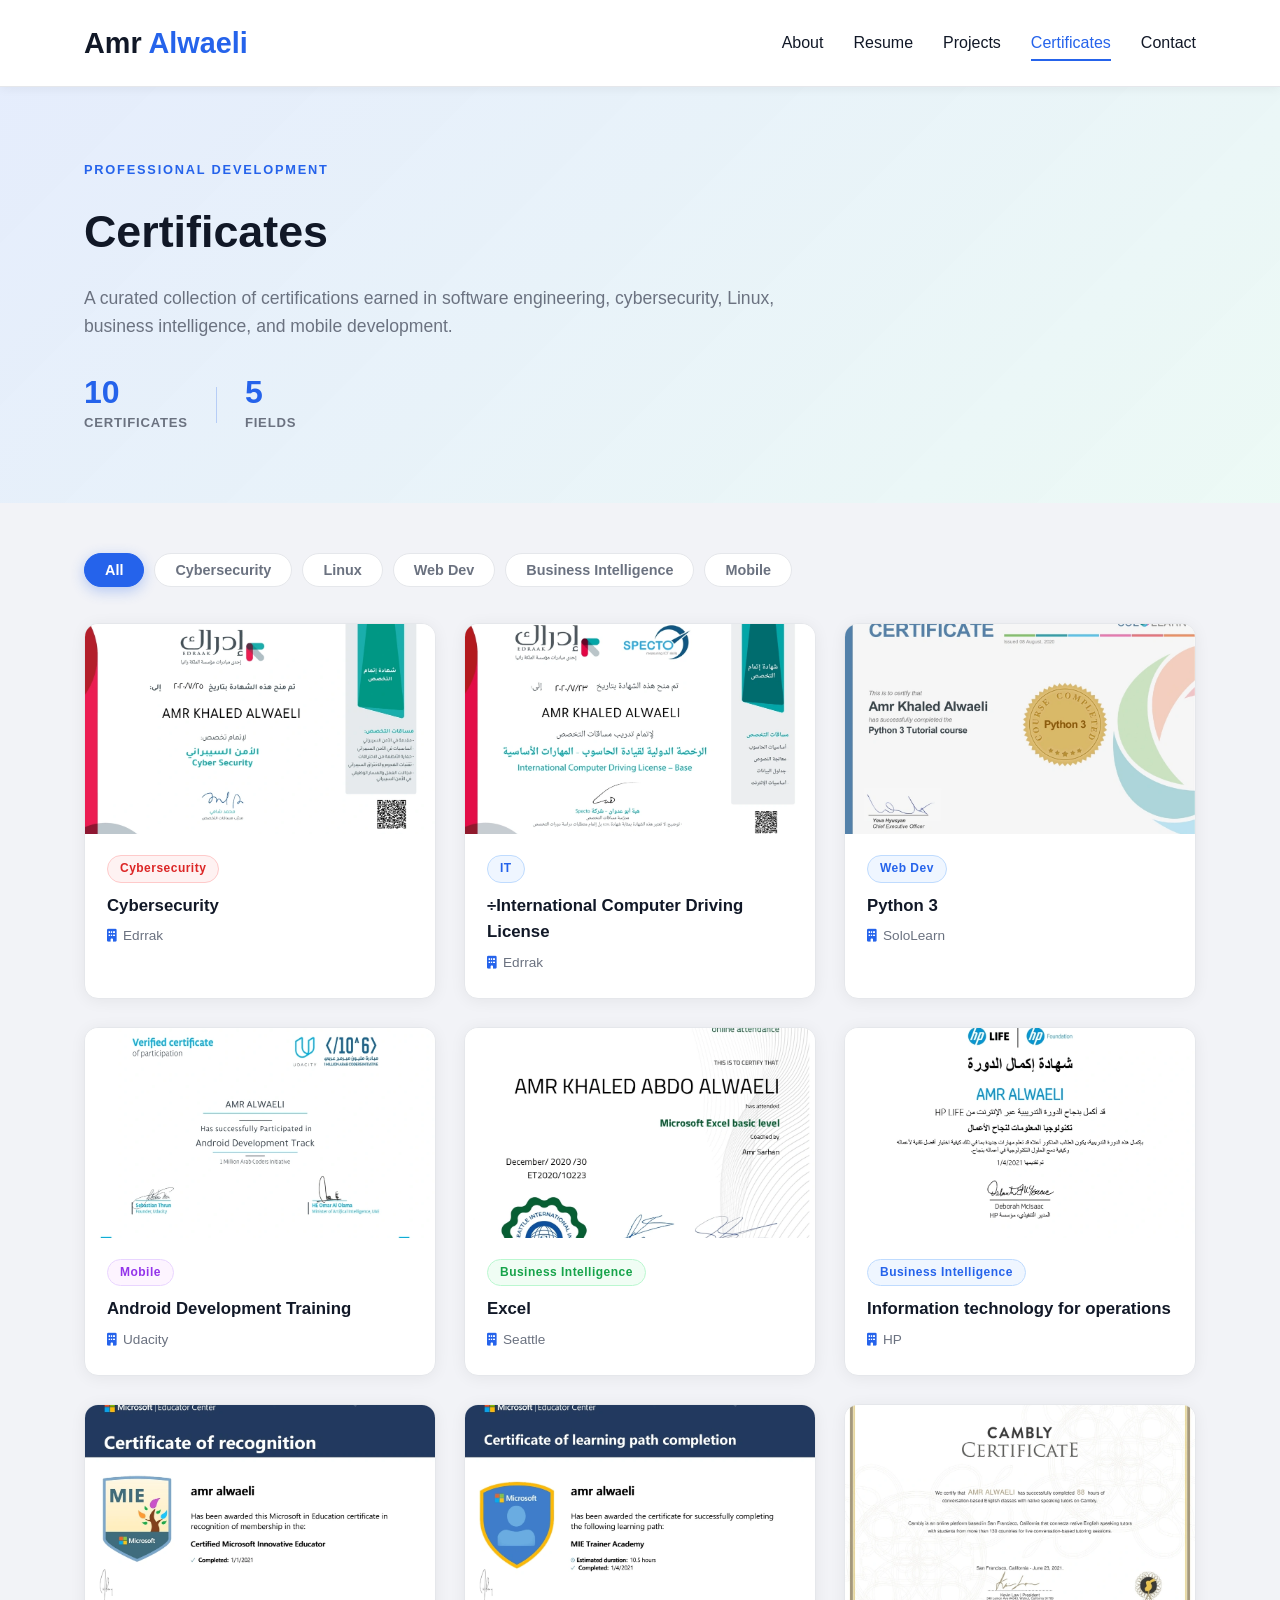
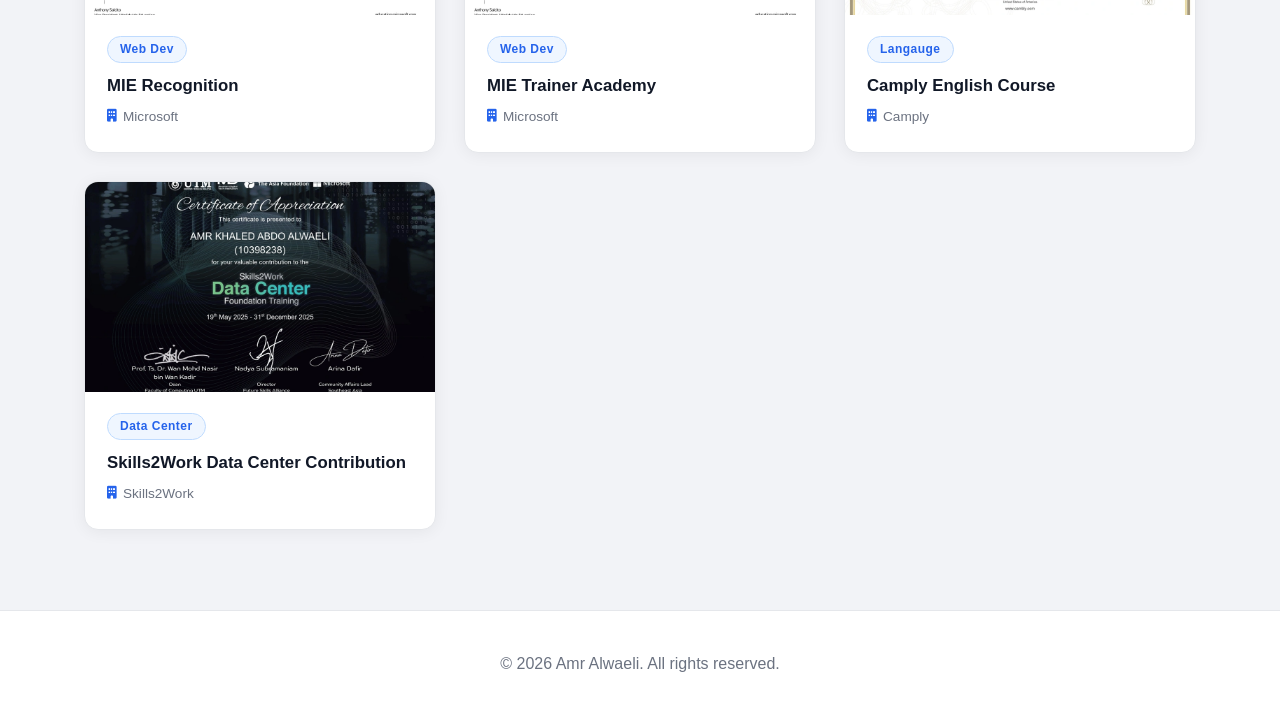
==== commit 7d3962d3: "editing the certi counting" ====
--- a/certificates.html
+++ b/certificates.html
@@ -36,9 +36,7 @@
             <div class="cert-stats">
                 <div class="cert-stat"><span class="cert-stat-num" id="total-count">6</span><span class="cert-stat-label">Certificates</span></div>
                 <div class="cert-stat-divider"></div>
-                <div class="cert-stat"><span class="cert-stat-num">5</span><span class="cert-stat-label">Fields</span></div>
-                <div class="cert-stat-divider"></div>
-                <div class="cert-stat"><span class="cert-stat-num">2025</span><span class="cert-stat-label">Latest Year</span></div>
+                <div class="cert-stat"><span class="cert-stat-num" id="fields-count">5</span><span class="cert-stat-label">Fields</span></div>
             </div>
         </div>
     </section>
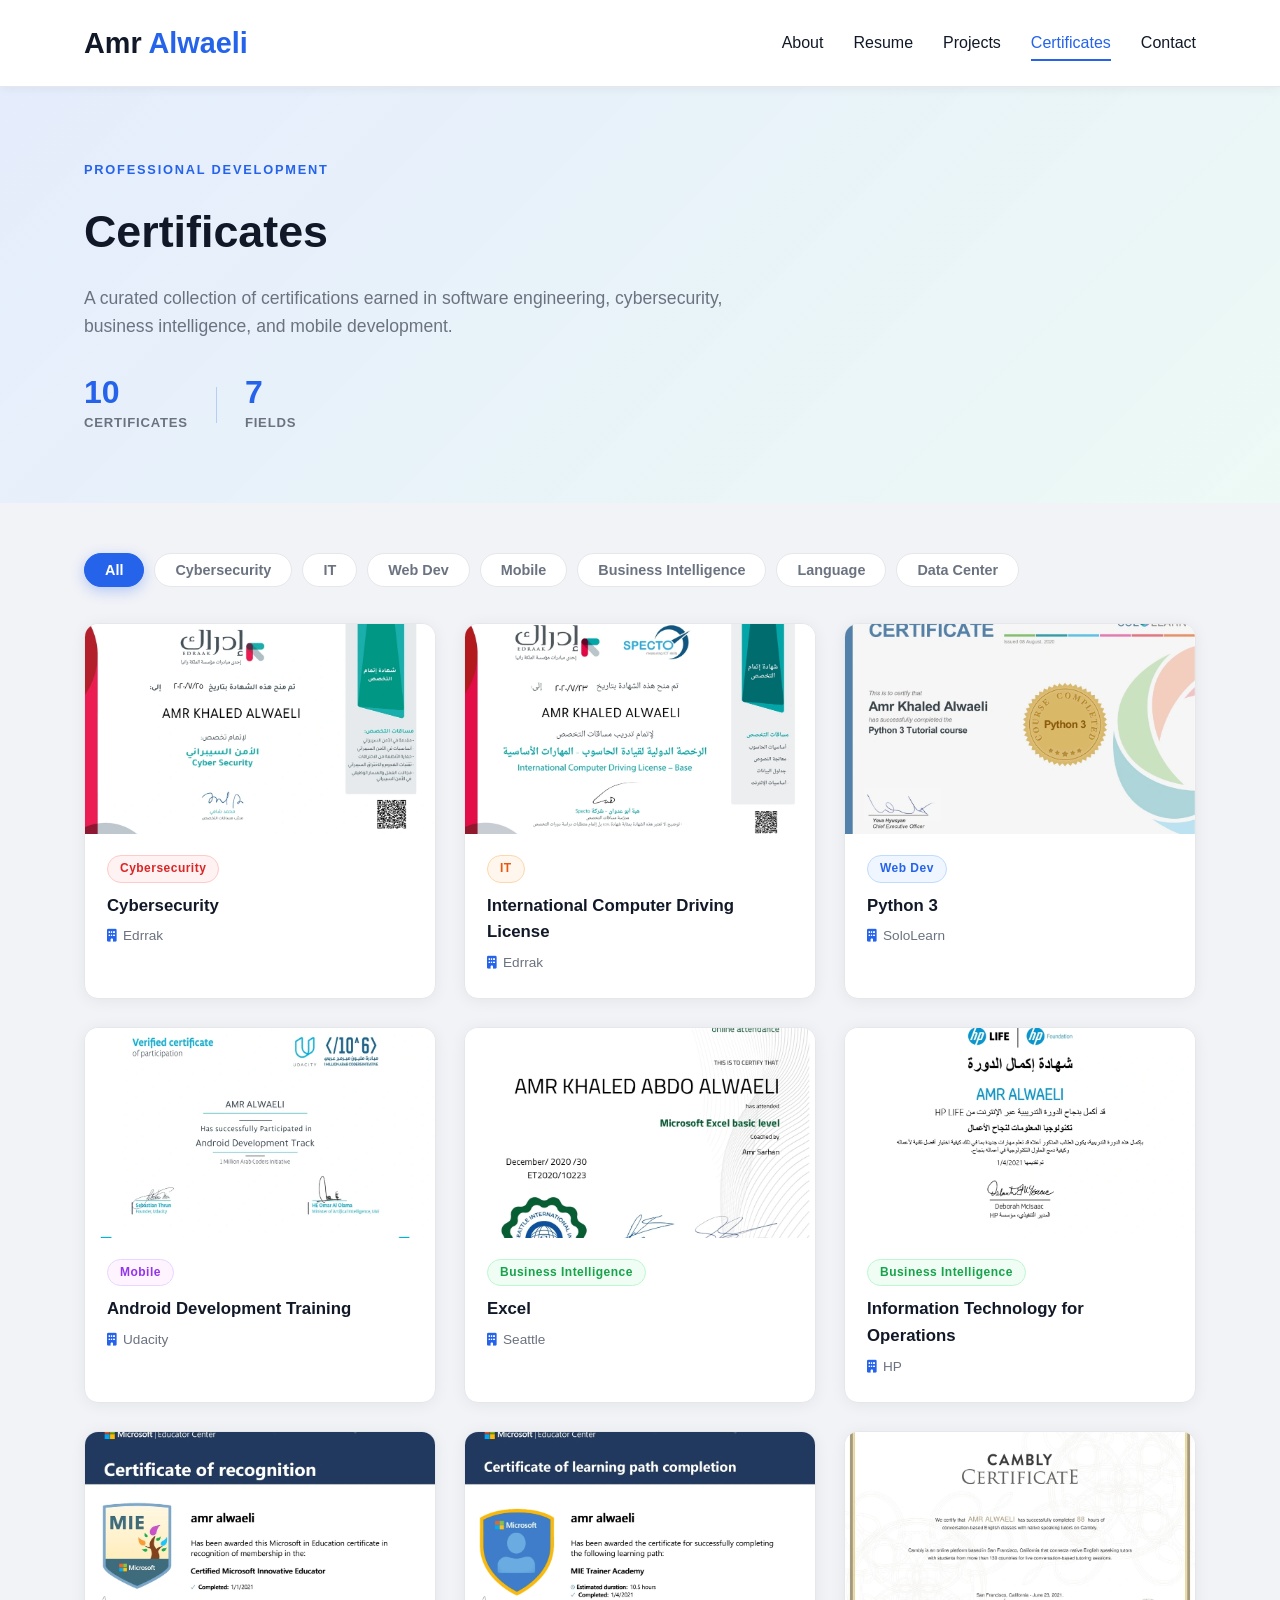
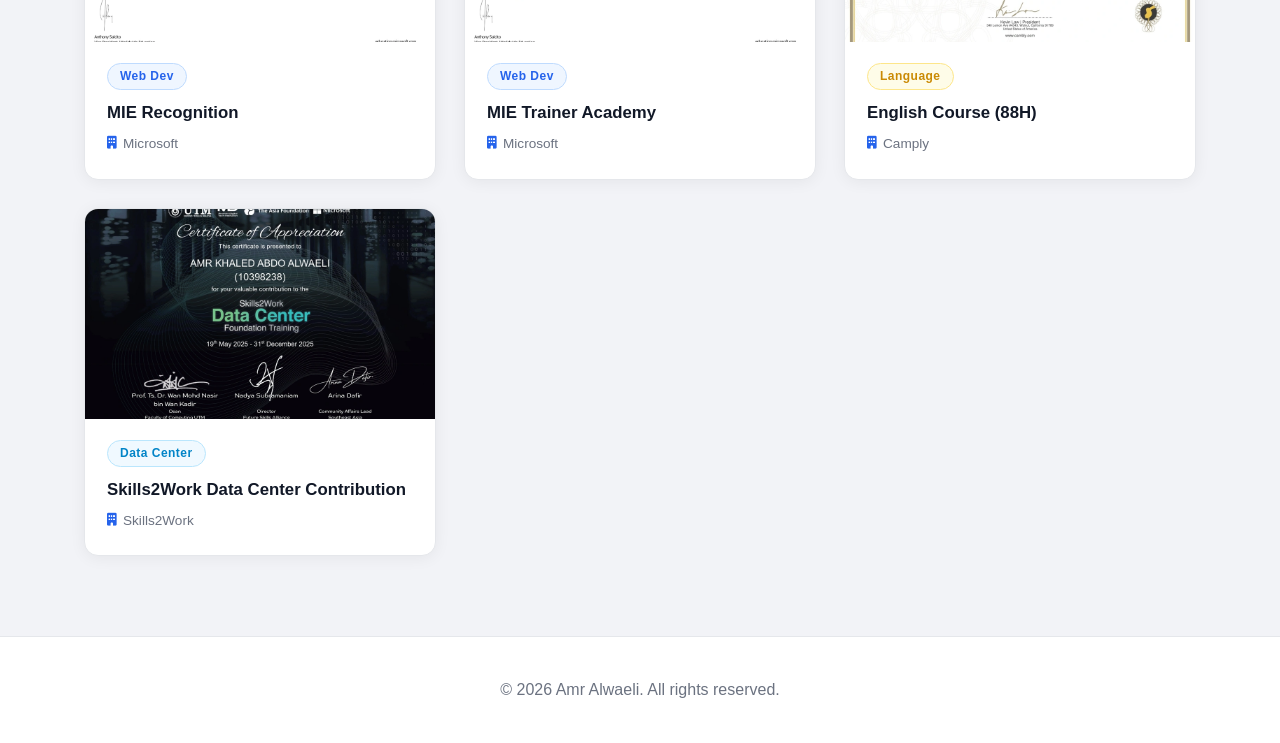
==== commit b2a10014: "updates" ====
--- a/certificates.html
+++ b/certificates.html
@@ -32,11 +32,11 @@
         <div class="container">
             <p class="eyebrow">Professional Development</p>
             <h1>Certificates</h1>
-            <p class="page-intro">A curated collection of certifications earned in software engineering, cybersecurity, Linux, business intelligence, and mobile development.</p>
+            <p class="page-intro">A curated collection of certifications earned in software engineering, cybersecurity, business intelligence, and mobile development.</p>
             <div class="cert-stats">
-                <div class="cert-stat"><span class="cert-stat-num" id="total-count">6</span><span class="cert-stat-label">Certificates</span></div>
+                <div class="cert-stat"><span class="cert-stat-num" id="total-count">0</span><span class="cert-stat-label">Certificates</span></div>
                 <div class="cert-stat-divider"></div>
-                <div class="cert-stat"><span class="cert-stat-num" id="fields-count">5</span><span class="cert-stat-label">Fields</span></div>
+                <div class="cert-stat"><span class="cert-stat-num" id="fields-count">0</span><span class="cert-stat-label">Fields</span></div>
             </div>
         </div>
     </section>
@@ -44,14 +44,9 @@
     <!-- Certificates Section -->
     <section class="section cert-section">
         <div class="container">
-            <!-- Filter Bar -->
-            <div class="cert-filter-bar">
+            <!-- Filter Bar — built dynamically by script.js -->
+            <div class="cert-filter-bar" id="cert-filter-bar">
                 <button class="cert-filter-btn active" data-filter="all">All</button>
-                <button class="cert-filter-btn" data-filter="cybersecurity">Cybersecurity</button>
-                <button class="cert-filter-btn" data-filter="linux">Linux</button>
-                <button class="cert-filter-btn" data-filter="development">Web Dev</button>
-                <button class="cert-filter-btn" data-filter="bi">Business Intelligence</button>
-                <button class="cert-filter-btn" data-filter="mobile">Mobile</button>
             </div>
             <!-- Grid -->
             <div id="certificates-grid" class="certificates-grid"></div>
